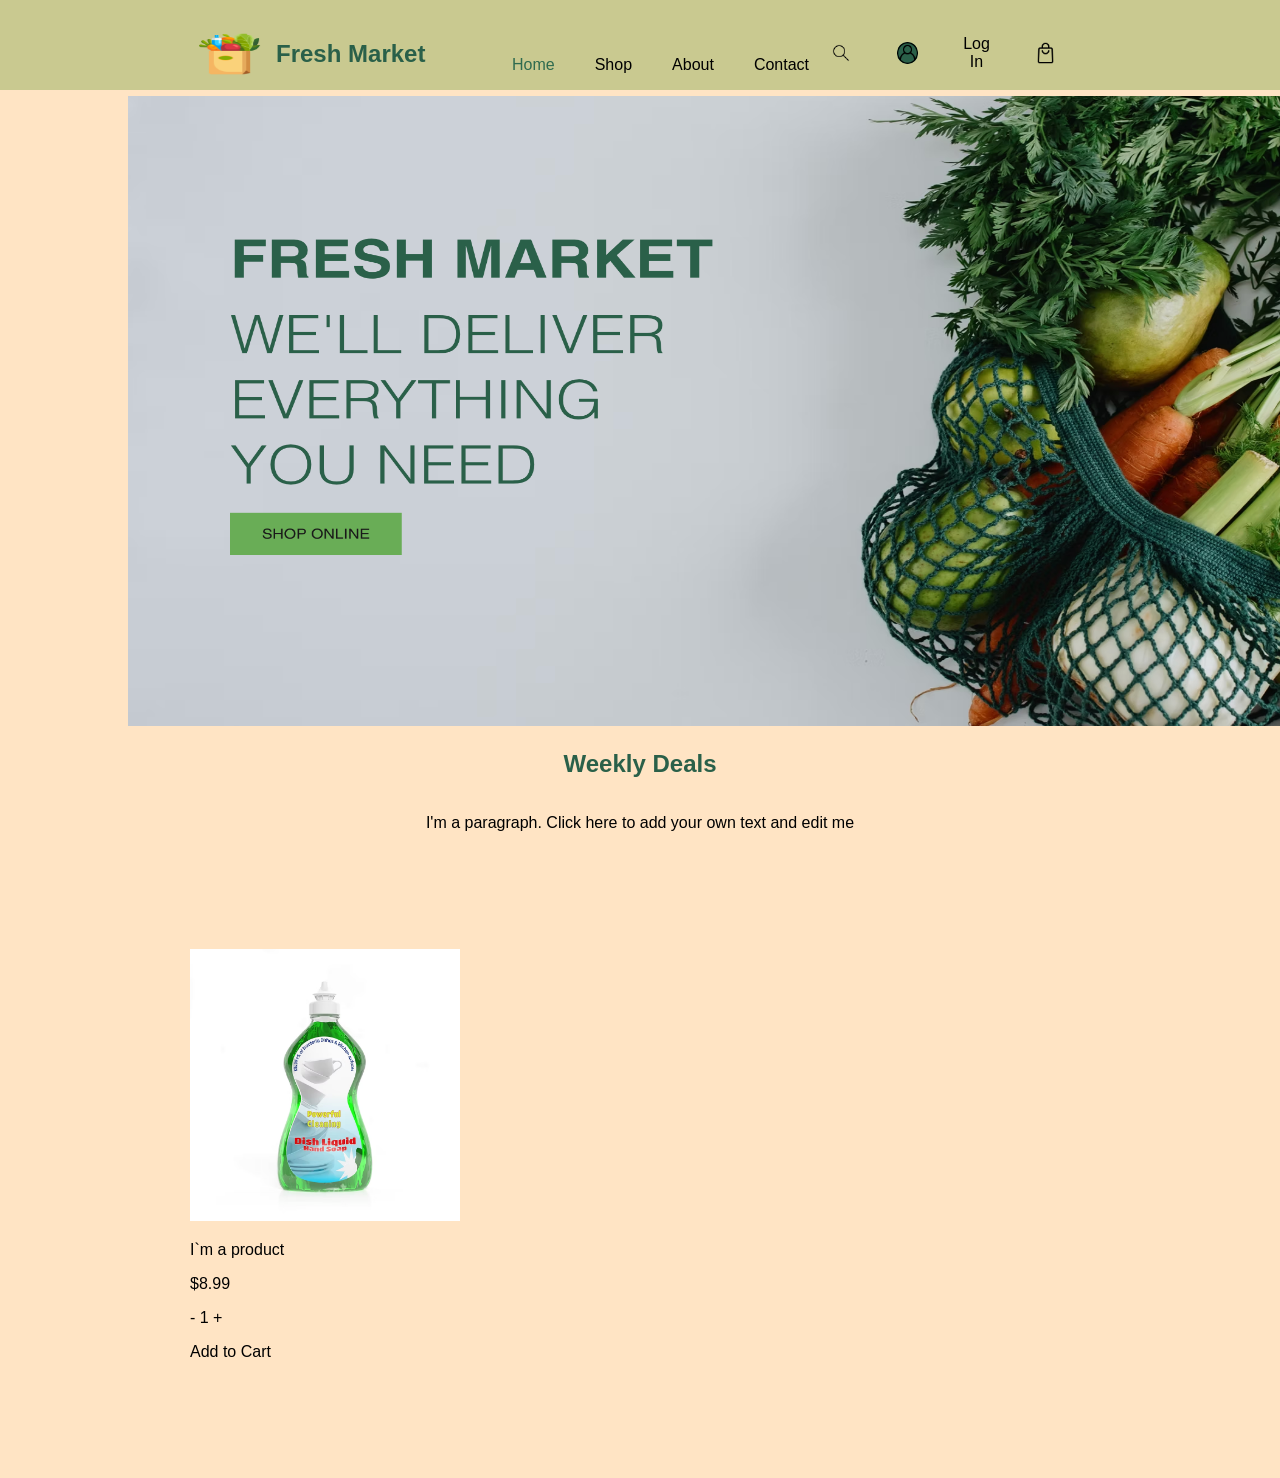
==== index.html @ dad44adb "create this page navbar and create carausel and add product" ====
<!DOCTYPE html>
<html lang="en">

<head>
    <meta charset="UTF-8">
    <meta name="viewport" content="width=device-width, initial-scale=1.0">
    <title>Document</title>
    <link rel="stylesheet" href="style.css">
</head>

<body>

    <div id="navbar">

        <div id="navbar1">
            <img id="bag" src="./assets/shopping-bag.png" />
            <h2>Fresh Market</h2>
        </div>

        <div id="navbar2">
            <p href="#" class="active">Home</p>
            <p href="#">Shop</p>
            <p href="#">About</p>
            <p href="#">Contact</p>
        </div>


        <div id="navbar3">
            <img id='search' src="./assets/search.png" />
            <img id="user" src="./assets/user-interface.png" />
            <p>Log In</p>
            <img id='shopping' src="./assets/bag.png" />

        </div>

    </div>


    <div id="main-content">

        <div id="banner">
            <img class="banner1" src="./assets/Screenshot 2026-02-19 at 1.27.20 PM.png" />
        </div>

        <div id="text">
            <h2>Weekly Deals</h2>
            <p>I'm a paragraph. Click here to add your own text and edit me</p>
        </div>

        <div id="container">
            <div id="product">
                <img class="product1" src="./assets/Screenshot 2026-02-19 at 3.16.21 PM.png" />
                <p>I`m a product</p>
                <p>$8.99</p>
                <p> - 1 +</p>
                <p>Add to Cart</p>
            </div>
        
        </div>

    </div>

</body>

</html>
---- style.css ----
body{
    margin: 0;
    padding: 0;
    box-sizing: border-box;
    font-family: sans-serif;
    
}


#navbar{
    display: flex;
    height:10vh;
    width: auto;
    display: flex;
    justify-content: space-between;
    padding: 0 100px;
    text-align: center;
    background-color: rgb(201, 201, 144);
   
   
}
#navbar1{
    width:47vh;
    height: 12vh;
    display: flex;
    align-items: center;
    justify-content: center;
    gap: 15px;
    position: relative;
    flex-direction: row;
    
}

h2{
    color: #2A6049;
}

#bag {
    width: 15%;
    height:38%;
}
#search{
    width:30%;
    height: 30%;
}
#user{
    width: 30%;
    height: 30%;
    border-radius: 50%;
    background-color: #2A6049;
}
#shopping{
    width: 30%;
    height: 30%;
    color: #2A6049;
}

#navbar2{
    display: flex;
    align-items: center;
    gap: 40px;
    left: 40%;
    position: absolute;
    margin-top: 40px;
   
    
}

#navbar2 a:hover,
#navbar2 .active {
  color: #2f6b4f;
}

#navbar3{
    height: 8vh;
    width: 20vh;
    display: flex;
    align-items: center;
    gap:45px;
    margin-top: 17px;
    margin-right: 170px;

}

#main-content{
    margin: 0;
    padding-top: 6px;
    background-color:bisque;
    

}
/* #banner{
    width:150vh;
    height: 60vh;
} */

.banner1{
    height:70vh;
    width: 150vh;
    margin-left: 10%;
}

#text{
    display:flex;
    flex-direction: column;
    align-items: center;

}

#container{
    width:100vh;
    height: 70vh;
    display: flex;
    align-items: center;
    justify-content: space-between;
    margin-left: 190px;
}

.product1{
    width:30%;
    height:50%;
}
#productDetails{
    display: flex;  
    flex-direction: column;
}
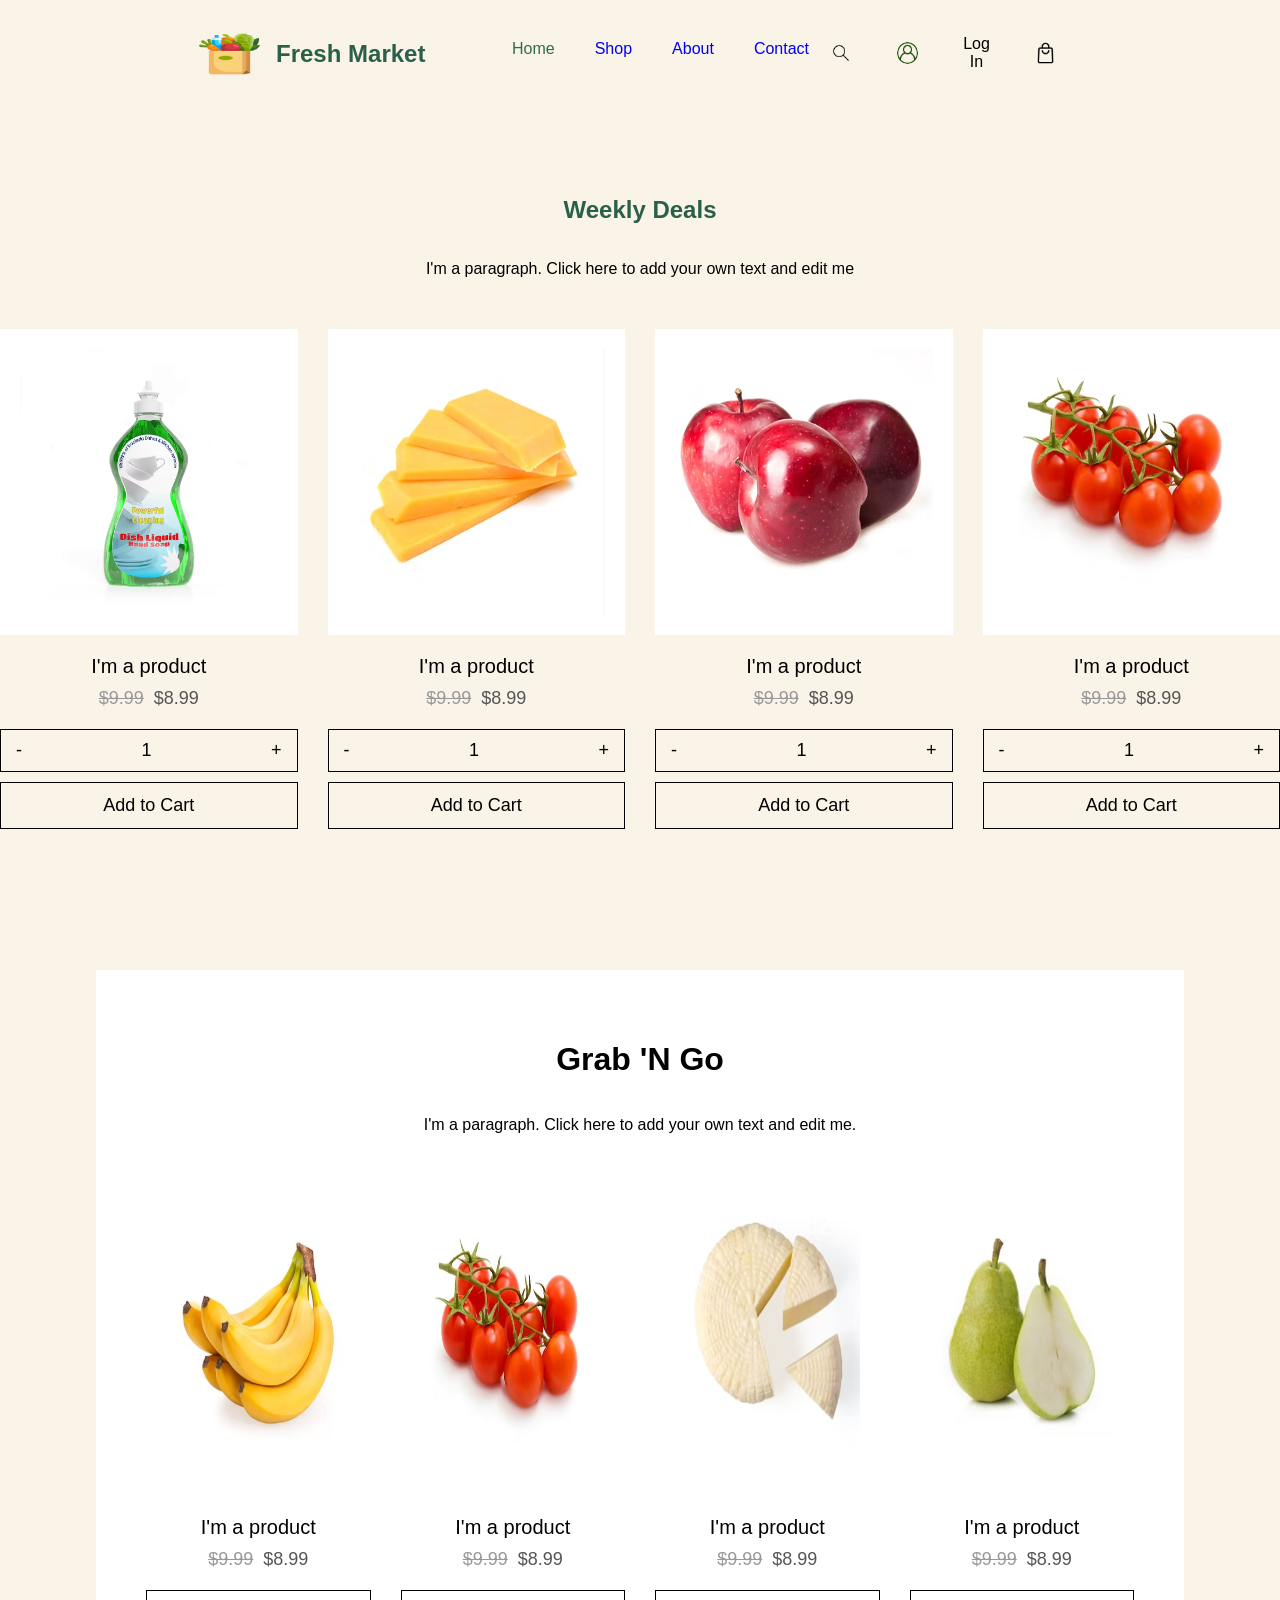
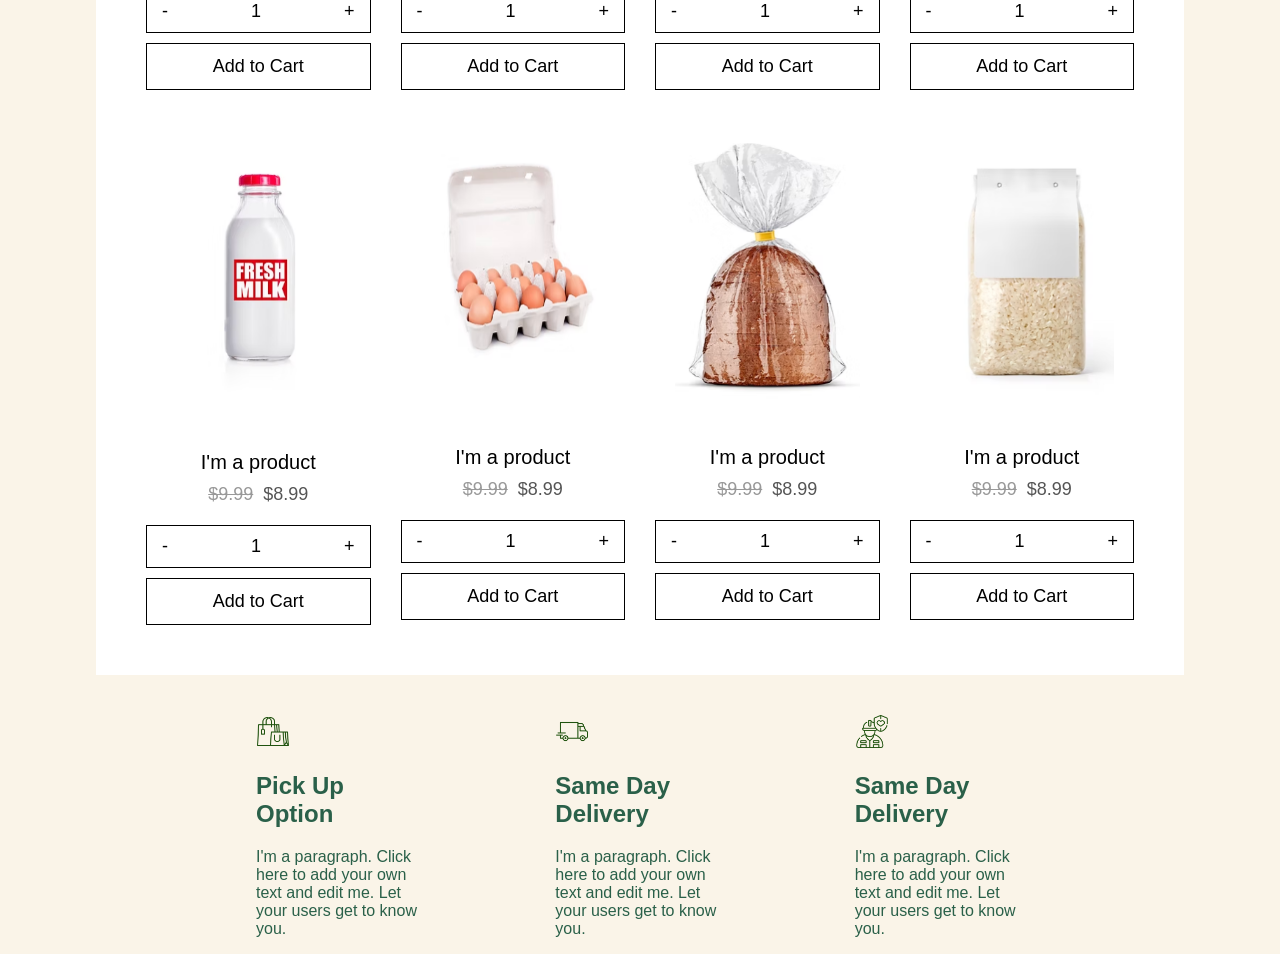
==== commit d91e1c8c: "design this layout" ====
--- a/index.html
+++ b/index.html
@@ -6,7 +6,9 @@
     <meta name="viewport" content="width=device-width, initial-scale=1.0">
     <title>Document</title>
     <link rel="stylesheet" href="style.css">
+   
 </head>
+
 
 <body>
 
@@ -18,10 +20,10 @@
         </div>
 
         <div id="navbar2">
-            <p href="#" class="active">Home</p>
-            <p href="#">Shop</p>
-            <p href="#">About</p>
-            <p href="#">Contact</p>
+            <a href="../index.html" class="active" style="text-decoration: none;">Home</a>
+            <a href="shop.html" style="text-decoration: none;">Shop</a>
+            <a href="about.html" style="text-decoration: none;">About</a>
+            <a href="contact.html" style="text-decoration: none;">Contact</a>
         </div>
 
 
@@ -38,9 +40,11 @@
 
     <div id="main-content">
 
-        <div id="banner">
-            <img class="banner1" src="./assets/Screenshot 2026-02-19 at 1.27.20 PM.png" />
-        </div>
+        <!-- <div id="banner">
+            <img class="banner" src="./assets/Screenshot 2026-02-19 at 1.27.20 PM.png" />
+            <img class="banner" src="./assets/Screenshot 2026-03-09 at 6.40.42 PM.png" />
+            <img class="banner" src="./assets/Screenshot 2026-03-09 at 6.41.23 PM.png" />
+        </div> -->
 
         <div id="text">
             <h2>Weekly Deals</h2>
@@ -49,17 +53,269 @@
 
         <div id="container">
             <div id="product">
-                <img class="product1" src="./assets/Screenshot 2026-02-19 at 3.16.21 PM.png" />
-                <p>I`m a product</p>
-                <p>$8.99</p>
-                <p> - 1 +</p>
-                <p>Add to Cart</p>
-            </div>
-        
+                <img class="product-image" src="./assets/Screenshot 2026-02-19 at 3.16.21 PM.png" alt="Product" />
+
+                <div class="productDetails">
+                    <p class="title">I'm a product</p>
+                    <p class="price"><del>$9.99</del> $8.99</p>
+
+                    <div class="quantity-box">
+                        <span class="minus">-</span>
+                        <span class="count">1</span>
+                        <span class="plus">+</span>
+                    </div>
+
+                    <button class="add-btn">Add to Cart</button>
+                </div>
+            </div>
+
+            <div id="product">
+                <img class="product-image" src="./assets/Screenshot 2026-03-09 at 3.38.36 PM.png" alt="Product" />
+
+                <div class="productDetails">
+                    <p class="title">I'm a product</p>
+                    <p class="price"><del>$9.99</del> $8.99</p>
+
+                    <div class="quantity-box">
+                        <span class="minus">-</span>
+                        <span class="count">1</span>
+                        <span class="plus">+</span>
+                    </div>
+
+                    <button class="add-btn">Add to Cart</button>
+                </div>
+            </div>
+
+            <div id="product">
+                <img class="product-image" src="./assets/Screenshot 2026-03-09 at 3.38.52 PM.png" alt="Product" />
+
+                <div class="productDetails">
+                    <p class="title">I'm a product</p>
+                    <p class="price"><del>$9.99</del> $8.99</p>
+
+                    <div class="quantity-box">
+                        <span class="minus">-</span>
+                        <span class="count">1</span>
+                        <span class="plus">+</span>
+                    </div>
+
+                    <button class="add-btn">Add to Cart</button>
+                </div>
+            </div>
+
+            <div id="product">
+                <img class="product-image" src="./assets/Screenshot 2026-03-09 at 3.39.09 PM.png" alt="Product" />
+
+                <div class="productDetails">
+                    <p class="title">I'm a product</p>
+                    <p class="price"><del>$9.99</del> $8.99</p>
+
+                    <div class="quantity-box">
+                        <span class="minus">-</span>
+                        <span class="count">1</span>
+                        <span class="plus">+</span>
+                    </div>
+
+                    <button class="add-btn">Add to Cart</button>
+                </div>
+            </div>
+
+
+        </div>
+
+
+        <div id="section">
+            <hr class="section-divider">
+
+        </div>
+
+        <div class="shop-section">
+
+            <div class="Grab">
+                <h1 class="go">Grab 'N Go</h1>
+                <p>I'm a paragraph. Click here to add your own text and edit me.</p>
+            </div>
+
+            <div id="grab-container">
+                <div class="product">
+                    <img class="product-image" src="./assets/Screenshot 2026-03-09 at 3.56.58 PM.png" alt="Product" />
+                    <div class="productDetails">
+                        <p class="title">I'm a product</p>
+                        <p class="price"><del>$9.99</del> $8.99</p>
+                        <div class="quantity-box">
+                            <span class="minus">-</span>
+                            <span class="count">1</span>
+                            <span class="plus">+</span>
+                        </div>
+                        <button class="add-btn">Add to Cart</button>
+                    </div>
+                </div>
+
+                <div class="product">
+                    <img class="product-image" src="./assets/Screenshot 2026-03-09 at 3.39.09 PM.png" alt="Product" />
+                    <div class="productDetails">
+                        <p class="title">I'm a product</p>
+                        <p class="price"><del>$9.99</del> $8.99</p>
+                        <div class="quantity-box">
+                            <span class="minus">-</span>
+                            <span class="count">1</span>
+                            <span class="plus">+</span>
+                        </div>
+                        <button class="add-btn">Add to Cart</button>
+                    </div>
+                </div>
+
+                <div class="product">
+                    <img class="product-image" src="./assets/Screenshot 2026-03-09 at 3.56.23 PM.png" alt="Product" />
+                    <div class="productDetails">
+                        <p class="title">I'm a product</p>
+                        <p class="price"><del>$9.99</del> $8.99</p>
+                        <div class="quantity-box">
+                            <span class="minus">-</span>
+                            <span class="count">1</span>
+                            <span class="plus">+</span>
+                        </div>
+                        <button class="add-btn">Add to Cart</button>
+                    </div>
+                </div>
+
+                <div class="product">
+                    <img class="product-image" src="./assets/Screenshot 2026-03-09 at 3.56.34 PM.png" alt="Product" />
+                    <div class="productDetails">
+                        <p class="title">I'm a product</p>
+                        <p class="price"><del>$9.99</del> $8.99</p>
+                        <div class="quantity-box">
+                            <span class="minus">-</span>
+                            <span class="count">1</span>
+                            <span class="plus">+</span>
+                        </div>
+                        <button class="add-btn">Add to Cart</button>
+                    </div>
+                </div>
+
+                <div class="product">
+                    <img class="product-image" src="./assets/Screenshot 2026-03-09 at 3.56.48 PM.png" alt="Product" />
+                    <div class="productDetails">
+                        <p class="title">I'm a product</p>
+                        <p class="price"><del>$9.99</del> $8.99</p>
+                        <div class="quantity-box">
+                            <span class="minus">-</span>
+                            <span class="count">1</span>
+                            <span class="plus">+</span>
+                        </div>
+                        <button class="add-btn">Add to Cart</button>
+                    </div>
+                </div>
+
+                <div class="product">
+                    <img class="product-image" src="./assets/Screenshot 2026-03-09 at 4.14.52 PM.png" alt="Product" />
+                    <div class="productDetails">
+                        <p class="title">I'm a product</p>
+                        <p class="price"><del>$9.99</del> $8.99</p>
+                        <div class="quantity-box">
+                            <span class="minus">-</span>
+                            <span class="count">1</span>
+                            <span class="plus">+</span>
+                        </div>
+                        <button class="add-btn">Add to Cart</button>
+                    </div>
+                </div>
+
+                <div class="product">
+                    <img class="product-image" src="./assets/Screenshot 2026-03-09 at 4.15.50 PM.png" alt="Product" />
+                    <div class="productDetails">
+                        <p class="title">I'm a product</p>
+                        <p class="price"><del>$9.99</del> $8.99</p>
+                        <div class="quantity-box">
+                            <span class="minus">-</span>
+                            <span class="count">1</span>
+                            <span class="plus">+</span>
+                        </div>
+                        <button class="add-btn">Add to Cart</button>
+                    </div>
+                </div>
+
+                <div class="product">
+                    <img class="product-image" src="./assets/Screenshot 2026-03-09 at 4.18.56 PM.png" alt="Product" />
+                    <div class="productDetails">
+                        <p class="title">I'm a product</p>
+                        <p class="price"><del>$9.99</del> $8.99</p>
+                        <div class="quantity-box">
+                            <span class="minus">-</span>
+                            <span class="count">1</span>
+                            <span class="plus">+</span>
+                        </div>
+                        <button class="add-btn">Add to Cart</button>
+                    </div>
+                </div>
+
+
+
+
+
+            </div>
+        </div>
+
+
+        <div class="footer1">
+            <div>
+                <img id='shopping-bag' src="./assets/online-shopping.png" />
+                <h2>Pick Up Option</h2>
+                <p class="paragraph">I'm a paragraph. Click here to add your own text and edit me. Let your users get to
+                    know you.</p>
+
+            </div>
+
+
+
+            <div>
+                <img id='truck-delivery' src="./assets/truck-delivery.png" />
+                <h2>Same Day Delivery</h2>
+                <p class="paragraph">I'm a paragraph. Click here to add your own text and edit me. Let your users get to
+                    know you.</p>
+            </div>
+
+            <div>
+                <img id='health-insurance' src="./assets/health-insurance.png" />
+                <h2>Same Day Delivery</h2>
+                <p class="paragraph">I'm a paragraph. Click here to add your own text and edit me. Let your users get to
+                    know you.</p>
+
+            </div>
+
+
+
         </div>
 
     </div>
 
+
+    </div>
+
+
+
+    </div>
+     <!-- <script>
+        let index = 0;
+        const slides = document.querySelectorAll(".banner");
+
+        function showSlide() {
+            slides.forEach((slide) => {
+                slide.classList.remove("active");
+            });
+
+            slides[index].classList.add("active");
+
+            index++;
+            if (index === slides.length) {
+                index = 0;
+            }
+        }
+
+        setInterval(showSlide, 3000);
+        showSlide();
+    </script> -->
+
 </body>
 
 </html>
--- a/style.css
+++ b/style.css
@@ -3,11 +3,16 @@
     padding: 0;
     box-sizing: border-box;
     font-family: sans-serif;
+    background-color: #FAF4E8;
+    
     
 }
 
 
 #navbar{
+    position: sticky;
+    top: 0;
+    z-index: 1000;
     display: flex;
     height:10vh;
     width: auto;
@@ -15,7 +20,7 @@
     justify-content: space-between;
     padding: 0 100px;
     text-align: center;
-    background-color: rgb(201, 201, 144);
+    background-color: #FAF4E8;
    
    
 }
@@ -47,7 +52,7 @@
     width: 30%;
     height: 30%;
     border-radius: 50%;
-    background-color: #2A6049;
+    filter: invert(26%) sepia(57%) saturate(670%) hue-rotate(60deg) brightness(85%) contrast(95%);
 }
 #shopping{
     width: 30%;
@@ -75,6 +80,7 @@
     height: 8vh;
     width: 20vh;
     display: flex;
+    flex-direction: row;
     align-items: center;
     gap:45px;
     margin-top: 17px;
@@ -85,42 +91,203 @@
 #main-content{
     margin: 0;
     padding-top: 6px;
-    background-color:bisque;
-    
-
-}
-/* #banner{
-    width:150vh;
-    height: 60vh;
-} */
-
-.banner1{
-    height:70vh;
-    width: 150vh;
-    margin-left: 10%;
-}
+    background-color:#FAF4E8;
+    display: flex;
+    flex-direction: column;
+    justify-content: center;
+    align-items: center;
+    
+
+}
+
+#banner{
+    margin-top: 20px;
+    display: flex;
+    justify-content: center;
+    position: relative;
+    max-width: 1200px;
+    margin: auto;
+}
+
+
 
 #text{
     display:flex;
     flex-direction: column;
     align-items: center;
-
-}
-
-#container{
-    width:100vh;
-    height: 70vh;
-    display: flex;
-    align-items: center;
+    margin-top: 80px;
+
+}
+
+
+#container {
+    width: 100vw;
+    min-height: 50vh;
+    display: flex;
+    gap: 30px;
+    align-items: center;
+    justify-content: center; 
+    background-color:#FAF4E8; 
+    margin-top: 35px;
+}
+
+
+#product {
+    width: 300px;
+    display: flex;
+    flex-direction: column; 
+    align-items: center;
+}
+
+
+.product-image {
+    width: 100%;
+    background-color: white; 
+    padding: 20px;
+    box-sizing: border-box;
+    min-height: 34vh;
+    gap: 5px;
+}
+
+
+.productDetails {
+    display: flex;  
+    flex-direction: column;
+    align-items: center;
+    width: 100%;
+    margin-top: 15px;
+}
+
+.title {
+    font-size: 20px;
+    margin: 5px 0;
+    font-weight: 300;
+}
+
+.price {
+    font-size: 18px;
+    color: #555;
+    margin: 5px 0 20px 0;
+}
+
+
+.price del {
+    color: #999;
+    margin-right: 5px;
+}
+
+
+.quantity-box {
+    display: flex;
     justify-content: space-between;
-    margin-left: 190px;
-}
-
-.product1{
-    width:30%;
-    height:50%;
-}
-#productDetails{
-    display: flex;  
-    flex-direction: column;
-}+    align-items: center;
+    border: 1px solid black;
+    width: 100%;
+    padding: 10px 15px;
+    box-sizing: border-box;
+    margin-bottom: 10px;
+    font-size: 18px;
+}
+
+.quantity-box span {
+    cursor: pointer;
+}
+
+
+.add-btn {
+    width: 100%;
+    border: 1px solid black;
+    background-color: transparent;
+    padding: 12px;
+    font-size: 18px;
+    cursor: pointer;
+    transition: background-color 0.3s;
+}
+
+.add-btn:hover {
+    background-color: #eaeaea; 
+}
+
+.section-divider{
+    border: none; 
+    border-top: 1px solid #999999; 
+    width: 74%; 
+    margin: 50px auto;
+    background-color: #FAF4E8;
+
+}
+
+#section-divider {
+    background-color: #FAF4E8;
+}
+
+
+.product {
+    width: 100%; 
+    display: flex;
+    flex-direction: column; 
+    align-items: center;
+}
+
+
+.shop-section {
+    background-color: #ffffff; 
+    width: 85%; 
+    max-width: 1200px;
+    margin: 40px auto; 
+    padding: 50px; 
+    box-sizing: border-box;
+}
+
+
+.Grab {
+    display: flex;
+    flex-direction: column;
+    justify-content: center;
+    align-items: center;
+    margin-bottom: 40px; 
+    background-color: transparent; 
+}
+
+
+#grab-container {
+    display: grid;
+    grid-template-columns: repeat(4, 1fr);
+    gap: 30px; 
+    width: 100%;
+    margin: 0 auto;
+    background-color: transparent; 
+}
+
+.footer1{
+    display: flex;
+    flex-direction: row;
+    align-items: center;
+    justify-content:space-between;
+    height: 50%;
+    width: 60%;
+    gap: 130px;
+}
+
+#shopping-bag{
+    height: 20%;
+    width: 20%;
+    filter: invert(26%) sepia(57%) saturate(670%) hue-rotate(60deg) brightness(85%) contrast(95%);
+}
+
+#truck-delivery{
+    height: 20%;
+    width: 20%;
+    filter: invert(26%) sepia(57%) saturate(670%) hue-rotate(60deg) brightness(85%) contrast(95%);
+}
+
+#health-insurance{
+    height: 20%;
+    width: 20%;
+    filter: invert(26%) sepia(57%) saturate(670%) hue-rotate(60deg) brightness(85%) contrast(95%);
+}
+
+.paragraph{
+    color:#2A6049;
+    
+}
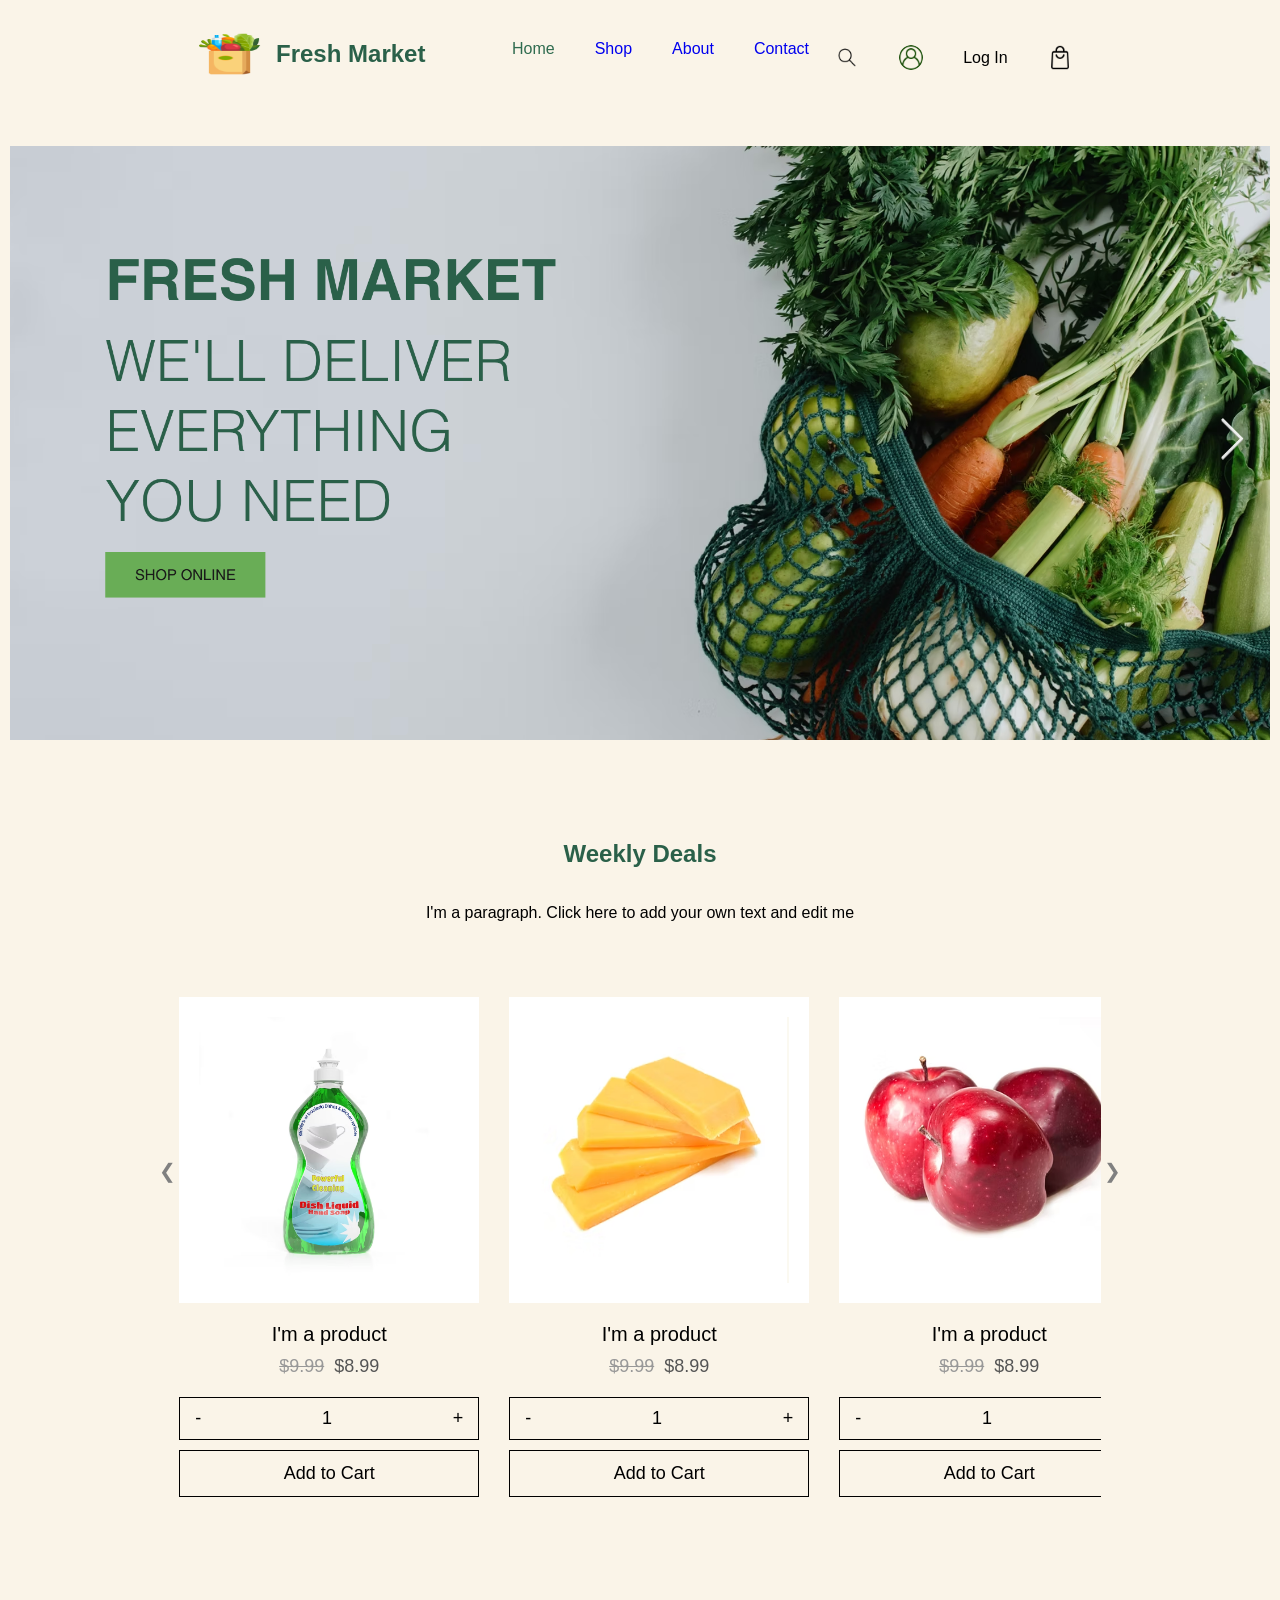
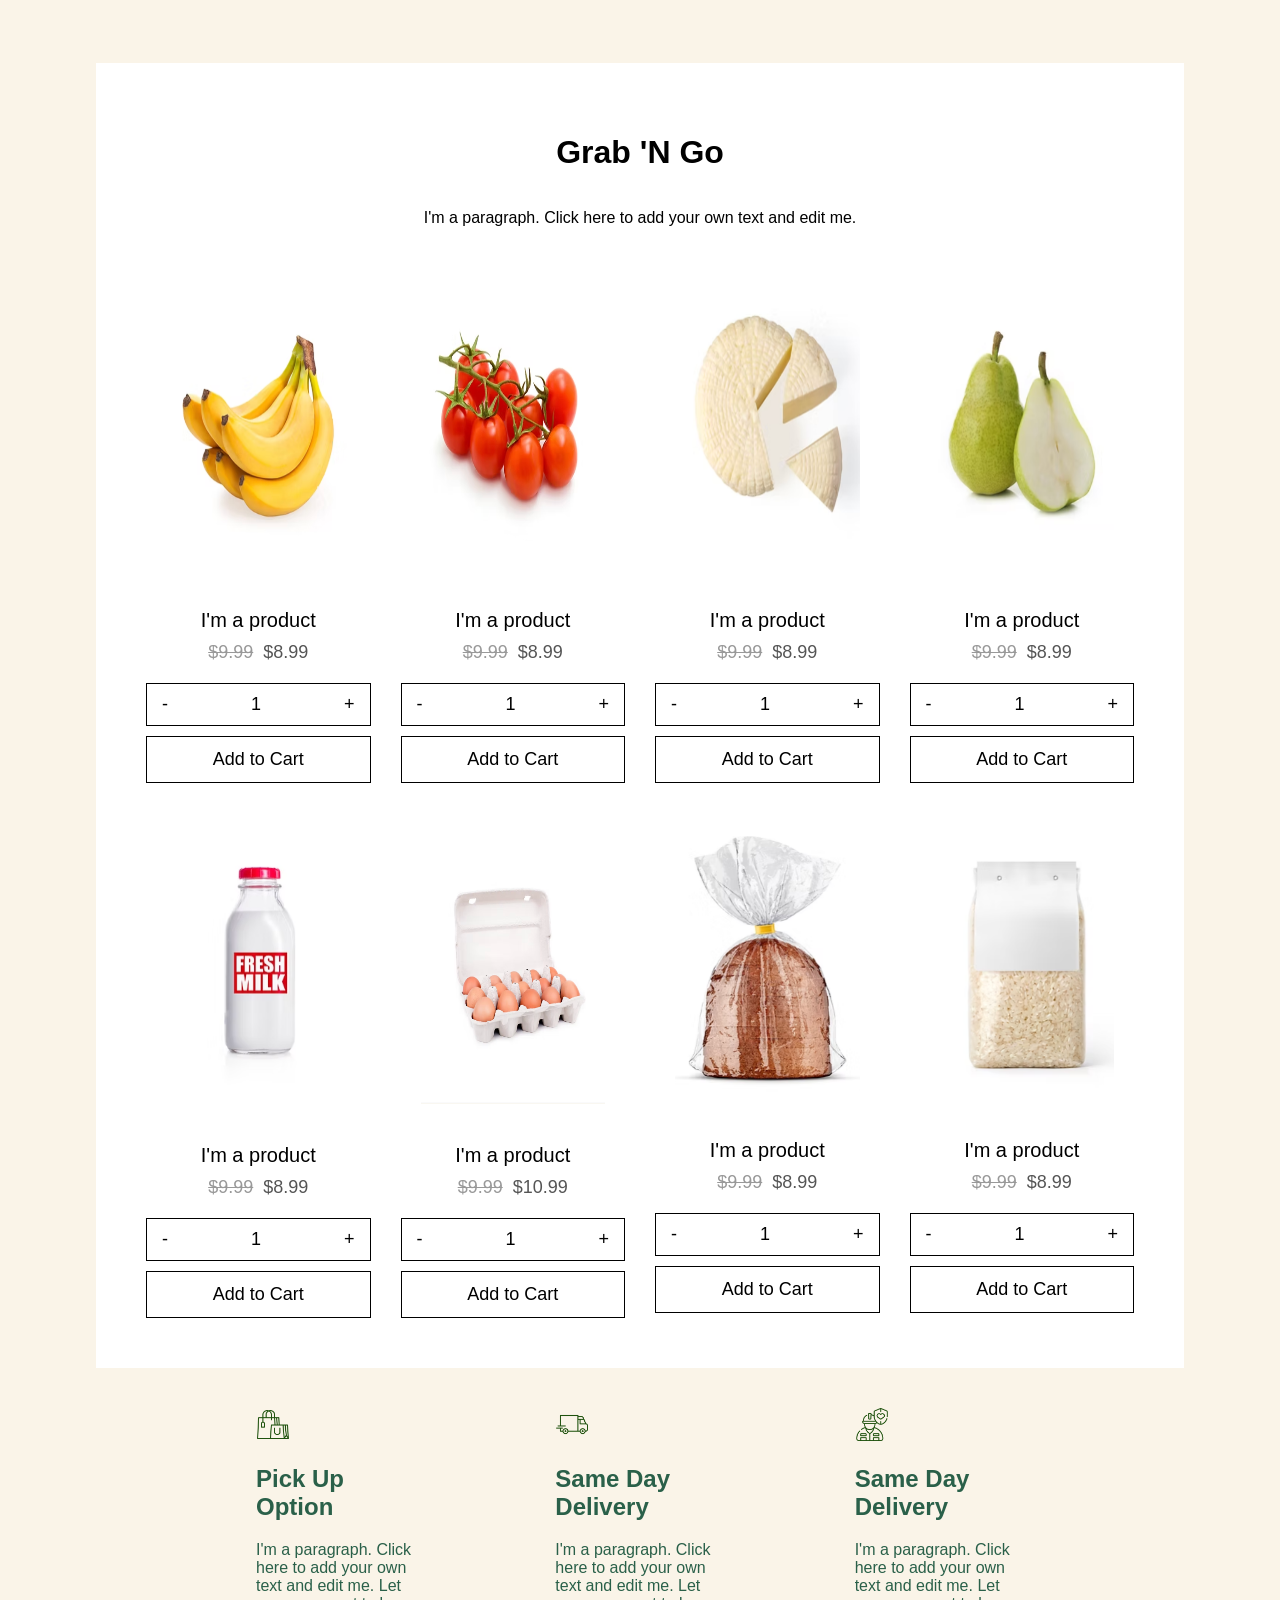
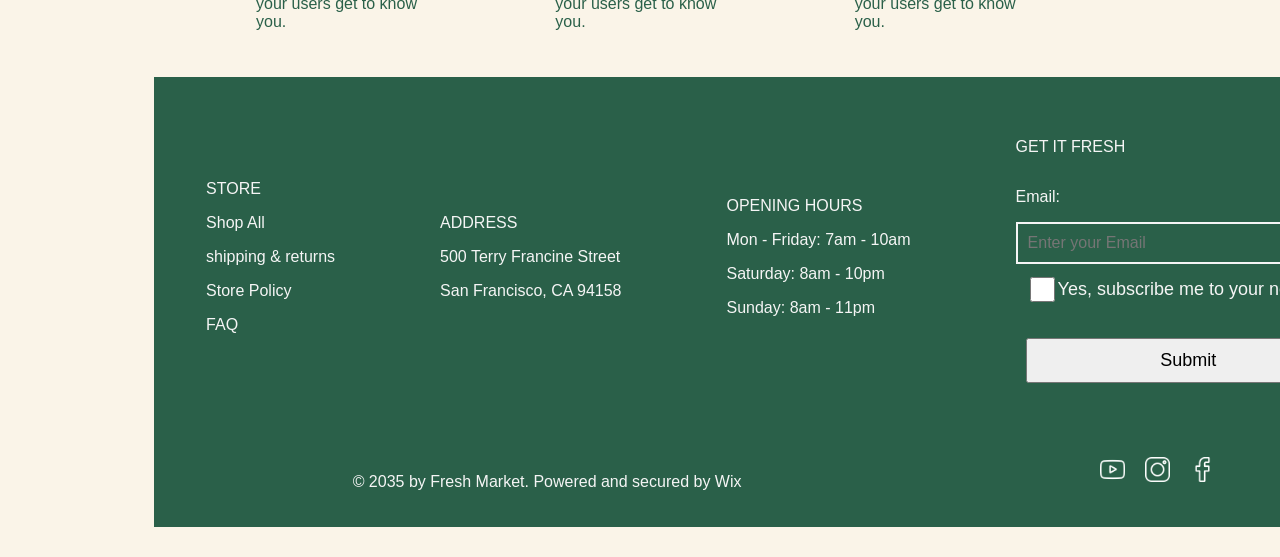
==== commit 69dbea73: "add banner  & add carousal effect in banner add carousal effect in product item Add footer section F" ====
--- a/index.html
+++ b/index.html
@@ -6,7 +6,8 @@
     <meta name="viewport" content="width=device-width, initial-scale=1.0">
     <title>Document</title>
     <link rel="stylesheet" href="style.css">
-   
+
+
 </head>
 
 
@@ -40,87 +41,213 @@
 
     <div id="main-content">
 
-        <!-- <div id="banner">
-            <img class="banner" src="./assets/Screenshot 2026-02-19 at 1.27.20 PM.png" />
-            <img class="banner" src="./assets/Screenshot 2026-03-09 at 6.40.42 PM.png" />
-            <img class="banner" src="./assets/Screenshot 2026-03-09 at 6.41.23 PM.png" />
-        </div> -->
+        <div class="carousel-container">
+            <div id="banner">
+                <img class="banner-image" src="./assets/Screenshot 2026-02-19 at 1.27.20 PM.png" />
+                <img class="banner-image" src="./assets/Screenshot 2026-03-09 at 6.40.42 PM.png" />
+                <img class="banner-image" src="./assets/Screenshot 2026-03-09 at 6.41.23 PM.png" />
+            </div>
+        </div>
 
         <div id="text">
             <h2>Weekly Deals</h2>
             <p>I'm a paragraph. Click here to add your own text and edit me</p>
         </div>
-
-        <div id="container">
-            <div id="product">
-                <img class="product-image" src="./assets/Screenshot 2026-02-19 at 3.16.21 PM.png" alt="Product" />
-
-                <div class="productDetails">
-                    <p class="title">I'm a product</p>
-                    <p class="price"><del>$9.99</del> $8.99</p>
-
-                    <div class="quantity-box">
-                        <span class="minus">-</span>
-                        <span class="count">1</span>
-                        <span class="plus">+</span>
-                    </div>
-
-                    <button class="add-btn">Add to Cart</button>
-                </div>
-            </div>
-
-            <div id="product">
-                <img class="product-image" src="./assets/Screenshot 2026-03-09 at 3.38.36 PM.png" alt="Product" />
-
-                <div class="productDetails">
-                    <p class="title">I'm a product</p>
-                    <p class="price"><del>$9.99</del> $8.99</p>
-
-                    <div class="quantity-box">
-                        <span class="minus">-</span>
-                        <span class="count">1</span>
-                        <span class="plus">+</span>
-                    </div>
-
-                    <button class="add-btn">Add to Cart</button>
-                </div>
-            </div>
-
-            <div id="product">
-                <img class="product-image" src="./assets/Screenshot 2026-03-09 at 3.38.52 PM.png" alt="Product" />
-
-                <div class="productDetails">
-                    <p class="title">I'm a product</p>
-                    <p class="price"><del>$9.99</del> $8.99</p>
-
-                    <div class="quantity-box">
-                        <span class="minus">-</span>
-                        <span class="count">1</span>
-                        <span class="plus">+</span>
-                    </div>
-
-                    <button class="add-btn">Add to Cart</button>
-                </div>
-            </div>
-
-            <div id="product">
-                <img class="product-image" src="./assets/Screenshot 2026-03-09 at 3.39.09 PM.png" alt="Product" />
-
-                <div class="productDetails">
-                    <p class="title">I'm a product</p>
-                    <p class="price"><del>$9.99</del> $8.99</p>
-
-                    <div class="quantity-box">
-                        <span class="minus">-</span>
-                        <span class="count">1</span>
-                        <span class="plus">+</span>
-                    </div>
-
-                    <button class="add-btn">Add to Cart</button>
-                </div>
-            </div>
-
-
+        <div class="product-carousel-wrapper">
+            <button class="nav-btn prev-btn" id="prod-prev"> &#10094; </button>
+            <div id="carousel-container2">
+                <div id="product">
+                    <img class="product-image" src="./assets/Screenshot 2026-02-19 at 3.16.21 PM.png" alt="Product" />
+
+
+                    <div class="productDetails">
+                        <p class="title">I'm a product</p>
+                        <p class="price"><del>$9.99</del> $8.99</p>
+
+                        <div class="quantity-box">
+                            <span class="minus">-</span>
+                            <span class="count">1</span>
+                            <span class="plus">+</span>
+                        </div>
+
+                        <button class="add-btn">Add to Cart</button>
+                    </div>
+                </div>
+
+                <div id="product">
+                    <img class="product-image" src="./assets/Screenshot 2026-03-09 at 3.38.36 PM.png" alt="Product" />
+
+                    <div class="productDetails">
+                        <p class="title">I'm a product</p>
+                        <p class="price"><del>$9.99</del> $8.99</p>
+
+                        <div class="quantity-box">
+                            <span class="minus">-</span>
+                            <span class="count">1</span>
+                            <span class="plus">+</span>
+                        </div>
+
+                        <button class="add-btn">Add to Cart</button>
+                    </div>
+                </div>
+
+                <div id="product">
+                    <img class="product-image" src="./assets/Screenshot 2026-03-09 at 3.38.52 PM.png" alt="Product" />
+
+                    <div class="productDetails">
+                        <p class="title">I'm a product</p>
+                        <p class="price"><del>$9.99</del> $8.99</p>
+
+                        <div class="quantity-box">
+                            <span class="minus">-</span>
+                            <span class="count">1</span>
+                            <span class="plus">+</span>
+                        </div>
+
+                        <button class="add-btn">Add to Cart</button>
+                    </div>
+                </div>
+
+                <div id="product">
+                    <img class="product-image" src="./assets/Screenshot 2026-03-09 at 3.39.09 PM.png" alt="Product" />
+
+                    <div class="productDetails">
+                        <p class="title">I'm a product</p>
+                        <p class="price"><del>$9.99</del> $8.99</p>
+
+                        <div class="quantity-box">
+                            <span class="minus">-</span>
+                            <span class="count">1</span>
+                            <span class="plus">+</span>
+                        </div>
+
+                        <button class="add-btn">Add to Cart</button>
+                    </div>
+                </div>
+
+                <div id="product">
+                    <img class="product-image" src="./assets/Screenshot 2026-03-09 at 3.39.09 PM.png" alt="Product" />
+
+                    <div class="productDetails">
+                        <p class="title">I'm a product</p>
+                        <p class="price"><del>$9.99</del> $8.99</p>
+
+                        <div class="quantity-box">
+                            <span class="minus">-</span>
+                            <span class="count">1</span>
+                            <span class="plus">+</span>
+                        </div>
+
+                        <button class="add-btn">Add to Cart</button>
+                    </div>
+                </div>
+
+                <div id="product">
+                    <img class="product-image" src="./assets/Screenshot 2026-03-09 at 3.39.09 PM.png" alt="Product" />
+
+                    <div class="productDetails">
+                        <p class="title">I'm a product</p>
+                        <p class="price"><del>$9.99</del> $8.99</p>
+
+                        <div class="quantity-box">
+                            <span class="minus">-</span>
+                            <span class="count">1</span>
+                            <span class="plus">+</span>
+                        </div>
+
+                        <button class="add-btn">Add to Cart</button>
+                    </div>
+                </div>
+
+                <div id="product">
+                    <img class="product-image" src="./assets/Screenshot 2026-03-09 at 3.39.09 PM.png" alt="Product" />
+
+                    <div class="productDetails">
+                        <p class="title">I'm a product</p>
+                        <p class="price"><del>$9.99</del> $8.99</p>
+
+                        <div class="quantity-box">
+                            <span class="minus">-</span>
+                            <span class="count">1</span>
+                            <span class="plus">+</span>
+                        </div>
+
+                        <button class="add-btn">Add to Cart</button>
+                    </div>
+                </div>
+
+                <div id="product">
+                    <img class="product-image" src="./assets/Screenshot 2026-03-09 at 3.39.09 PM.png" alt="Product" />
+
+                    <div class="productDetails">
+                        <p class="title">I'm a product</p>
+                        <p class="price"><del>$9.99</del> $8.99</p>
+
+                        <div class="quantity-box">
+                            <span class="minus">-</span>
+                            <span class="count">1</span>
+                            <span class="plus">+</span>
+                        </div>
+
+                        <button class="add-btn">Add to Cart</button>
+                    </div>
+                </div>
+
+                <div id="product">
+                    <img class="product-image" src="./assets/Screenshot 2026-03-09 at 3.39.09 PM.png" alt="Product" />
+
+                    <div class="productDetails">
+                        <p class="title">I'm a product</p>
+                        <p class="price"><del>$9.99</del> $8.99</p>
+
+                        <div class="quantity-box">
+                            <span class="minus">-</span>
+                            <span class="count">1</span>
+                            <span class="plus">+</span>
+                        </div>
+
+                        <button class="add-btn">Add to Cart</button>
+                    </div>
+                </div>
+
+                <div id="product">
+                    <img class="product-image" src="./assets/Screenshot 2026-03-09 at 3.39.09 PM.png" alt="Product" />
+
+                    <div class="productDetails">
+                        <p class="title">I'm a product</p>
+                        <p class="price"><del>$9.99</del> $8.99</p>
+
+                        <div class="quantity-box">
+                            <span class="minus">-</span>
+                            <span class="count">1</span>
+                            <span class="plus">+</span>
+                        </div>
+
+                        <button class="add-btn">Add to Cart</button>
+                    </div>
+                </div>
+
+                <div id="product">
+                    <img class="product-image" src="./assets/Screenshot 2026-03-09 at 3.39.09 PM.png" alt="Product" />
+
+                    <div class="productDetails">
+                        <p class="title">I'm a product</p>
+                        <p class="price"><del>$9.99</del> $8.99</p>
+
+                        <div class="quantity-box">
+                            <span class="minus">-</span>
+                            <span class="count">1</span>
+                            <span class="plus">+</span>
+                        </div>
+
+                        <button class="add-btn">Add to Cart</button>
+                    </div>
+                </div>
+
+
+
+            </div>
+            <button class="nav-btn next-btn" id="prod-next"> &#10095; </button>
         </div>
 
 
@@ -208,10 +335,11 @@
                 </div>
 
                 <div class="product">
-                    <img class="product-image" src="./assets/Screenshot 2026-03-09 at 4.14.52 PM.png" alt="Product" />
-                    <div class="productDetails">
-                        <p class="title">I'm a product</p>
-                        <p class="price"><del>$9.99</del> $8.99</p>
+                    <img class="product-image-egg" src="./assets/Screenshot 2026-03-10 at 12.54.41 PM.png"
+                        alt="Product" />
+                    <div class="productDetails">
+                        <p class="title">I'm a product</p>
+                        <p class="price"><del>$9.99</del> $10.99</p>
                         <div class="quantity-box">
                             <span class="minus">-</span>
                             <span class="count">1</span>
@@ -291,30 +419,107 @@
 
 
     </div>
+    <footer>
+        <div class="footer-container">
+            <div class="footer">
+                <div class="footer-store">
+                    <p>STORE</p>
+                    <p>Shop All</p>
+                    <p>shipping & returns</p>
+                    <p>Store Policy</p>
+                    <p>FAQ</p>
+                </div>
+                <div class="footer-address">
+                    <p>ADDRESS</p>
+                    <p>500 Terry Francine Street</p>
+                    <p>San Francisco, CA 94158</p>
+                </div>
+                <div class="footer-opening-hours">
+                    <p>OPENING HOURS</p>
+                    <P>Mon - Friday: 7am - 10am</P>
+                    <p>Saturday: 8am - 10pm</p>
+                    <p>Sunday: 8am - 11pm</p>
+                </div>
+
+                <div class="footer-getfresh">
+                    <p>GET IT FRESH</p>
+                    <p>Email:</p>
+                    <input class="input1" type="email" name="email" placeholder="Enter your Email">
+                    <form>
+                        <div class="checkbox">
+                            <input type="checkbox" id="subscribe" name="subscribe" value="yes">
+                            <label for="subscribe">Yes, subscribe me to your newsletter</label>
+                        </div>
+                        <br>
+                        <button class="submit" type="submit">Submit</button>
+                    </form>
+                </div>
+
+
+
+
+
+            </div>
+
+            <div class="end">
+                <p>© 2035 by Fresh Market. Powered and secured by Wix</p>
+                   <div class="icon">
+                    <img class="logo" src="./assets/youtube.png"/>
+                    <img class="logo" src="./assets/instagram.png"/>
+                    <img class="logo" src="./assets/facebook.png"/>
+                    </div>
+                
+            </div>
+
+        </div>
+    </footer>
+
 
 
 
     </div>
-     <!-- <script>
-        let index = 0;
-        const slides = document.querySelectorAll(".banner");
-
-        function showSlide() {
-            slides.forEach((slide) => {
-                slide.classList.remove("active");
-            });
-
-            slides[index].classList.add("active");
-
-            index++;
-            if (index === slides.length) {
-                index = 0;
-            }
-        }
-
-        setInterval(showSlide, 3000);
-        showSlide();
-    </script> -->
+
+    <script>
+        const banner = document.getElementById('banner');
+
+
+        setInterval(() => {
+            banner.style.transition = 'transform 0.5s ease-in-out';
+            banner.style.transform = 'translateX(-100%)';
+            setTimeout(() => {
+                banner.style.transition = 'none';
+                banner.appendChild(banner.firstElementChild);
+                banner.style.transform = 'translateX(0)';
+            }, 500);
+
+        }, 3000);
+
+        const productCarousel = document.getElementById('carousel-container2');
+        const btnPrev = document.getElementById('prod-prev');
+        const btnNext = document.getElementById('prod-next');
+
+
+        btnNext.addEventListener('click', () => {
+
+            const productCard = productCarousel.querySelector('#product');
+
+
+            const itemWidth = productCard.offsetWidth + 30;
+
+
+            productCarousel.scrollBy({ left: itemWidth * 1, behavior: 'smooth' });
+        });
+
+
+        btnPrev.addEventListener('click', () => {
+            const productCard = productCarousel.querySelector('#product');
+            const itemWidth = productCard.offsetWidth + 30;
+
+
+            productCarousel.scrollBy({ left: -(itemWidth * 1), behavior: 'smooth' });
+        });
+    </script>
+
 
 </body>
 
--- a/style.css
+++ b/style.css
@@ -21,6 +21,7 @@
     padding: 0 100px;
     text-align: center;
     background-color: #FAF4E8;
+    
    
    
 }
@@ -77,15 +78,22 @@
 }
 
 #navbar3{
-    height: 8vh;
-    width: 20vh;
-    display: flex;
-    flex-direction: row;
-    align-items: center;
-    gap:45px;
+    height: 9vh;
+    width: auto;
+    display: flex;
+    flex-direction: row;
+    align-items: center;
+    gap:40px;
     margin-top: 17px;
-    margin-right: 170px;
-
+    margin-right: 10%;
+
+}
+
+#navbar3 p {
+    margin: 0;
+    white-space: nowrap;
+    font-size: 16px;
+    cursor: pointer;
 }
 
 #main-content{
@@ -95,20 +103,72 @@
     display: flex;
     flex-direction: column;
     justify-content: center;
-    align-items: center;
-    
-
+    align-items: center; 
+
+}
+
+.carousel-container {
+    max-width: 140vh;
+    margin: 50px auto 0 auto;
+    overflow: hidden;
 }
 
 #banner{
-    margin-top: 20px;
-    display: flex;
-    justify-content: center;
+    display: flex;
+}
+
+.banner-image {
+    height: 66vh;
+    min-width: 100%; 
+    object-fit: cover;
+}
+
+#carousel-container2{
+    max-width: 134vh;
+    min-height: 61vh;
+    display: flex;
+    gap: 30px;
+    align-items: center;
+    justify-content: flex-start;
+    overflow-x: auto; 
+    scroll-behavior: smooth;
+    -ms-overflow-style: none;
+    scrollbar-width: none;
+    background-color:#FAF4E8; 
+    margin-top: 35px;
+}
+
+#carousel-container2 ::-webkit-scrollbar {
+    display: none;
+}
+
+
+.product-carousel-wrapper {
     position: relative;
-    max-width: 1200px;
+    width: 72%;
+    max-width: 90%; 
     margin: auto;
 }
 
+
+.nav-btn {
+    position: absolute;
+    top: 40%;
+    transform: translateY(-50%);
+    background-color: transparent;
+    color: gray;
+    border: none;
+    padding: 15px 20px;
+    cursor: pointer;
+    font-size: 20px;
+    z-index: 10;
+    transition: background-color 0.3s ease;
+}
+
+
+
+.prev-btn { left: -40px; }
+.next-btn { right: -40px; }
 
 
 #text{
@@ -120,22 +180,14 @@
 }
 
 
-#container {
-    width: 100vw;
-    min-height: 50vh;
-    display: flex;
-    gap: 30px;
-    align-items: center;
-    justify-content: center; 
-    background-color:#FAF4E8; 
-    margin-top: 35px;
-}
+
 
 
 #product {
     width: 300px;
     display: flex;
     flex-direction: column; 
+    flex: 0 0 300px;
     align-items: center;
 }
 
@@ -146,6 +198,15 @@
     padding: 20px;
     box-sizing: border-box;
     min-height: 34vh;
+    gap: 5px;
+}
+
+.product-image-egg {
+    width: 100%;
+    background-color: white; 
+    padding: 20px;
+    box-sizing: border-box;
+    height: 64%;
     gap: 5px;
 }
 
@@ -291,3 +352,116 @@
     color:#2A6049;
     
 }
+
+.footer{
+    display: flex;
+    justify-content:space-around;
+    align-items: center;
+    height:40vh;
+}
+
+.footer-container{
+    height: 50vh;
+    width: 140vh;
+    margin-left: 12%;
+    margin-top: 30px;
+    margin-bottom: 30px;
+    background-color: #2A6049;
+
+}
+
+.footer-store {
+    font-size: medium;
+    font-weight: 100;
+    font-family: sans-serif;
+    color: whitesmoke;
+
+}
+
+.footer-address{
+    font-size: medium;
+    font-weight: 100;
+    font-family: sans-serif;
+    color: whitesmoke;
+
+}
+
+.footer-opening-hours{
+    font-size: medium;
+    font-weight: 100;
+    font-family: sans-serif;
+    color: whitesmoke;
+}
+
+.footer-getfresh{
+    font-size: medium;
+    font-weight: 100;
+    display: flex;
+    flex-direction: column;
+    font-family: sans-serif;
+    color: whitesmoke;  
+}
+
+.input1{
+    padding: 10px;
+    height:auto;
+    width: 90%;
+    border: 2px solid whitesmoke ;
+    background-color: #2A6049;
+    font-size: medium;
+}
+
+form{
+    font-size: medium;
+    padding: 10px;
+    font-weight: 300;
+    
+}
+
+.submit{
+    margin-top: 15px;
+    height: auto;
+    width: 100%;
+    padding: 10px 70px;
+    font-size: large;
+    cursor: pointer;
+    
+}
+
+.checkbox{
+    font-size:large;
+    font-weight: 100;
+    display: flex;
+    flex-direction: row;
+    align-items: center;
+
+}
+
+.checkbox input {
+    width: 25px;
+    height: 25px;
+}
+
+.end{
+    display: flex;
+    flex-direction: row;
+    justify-content:space-around;
+    font-size: medium;
+    color: whitesmoke;
+    padding: 20px;
+}
+
+.icon{
+    display: flex;
+    flex-direction: row;
+    gap: 20px;
+
+}
+
+.logo{
+    height: 25px;
+    width: 25px;
+    filter: brightness(0) invert(1);
+    
+}
+
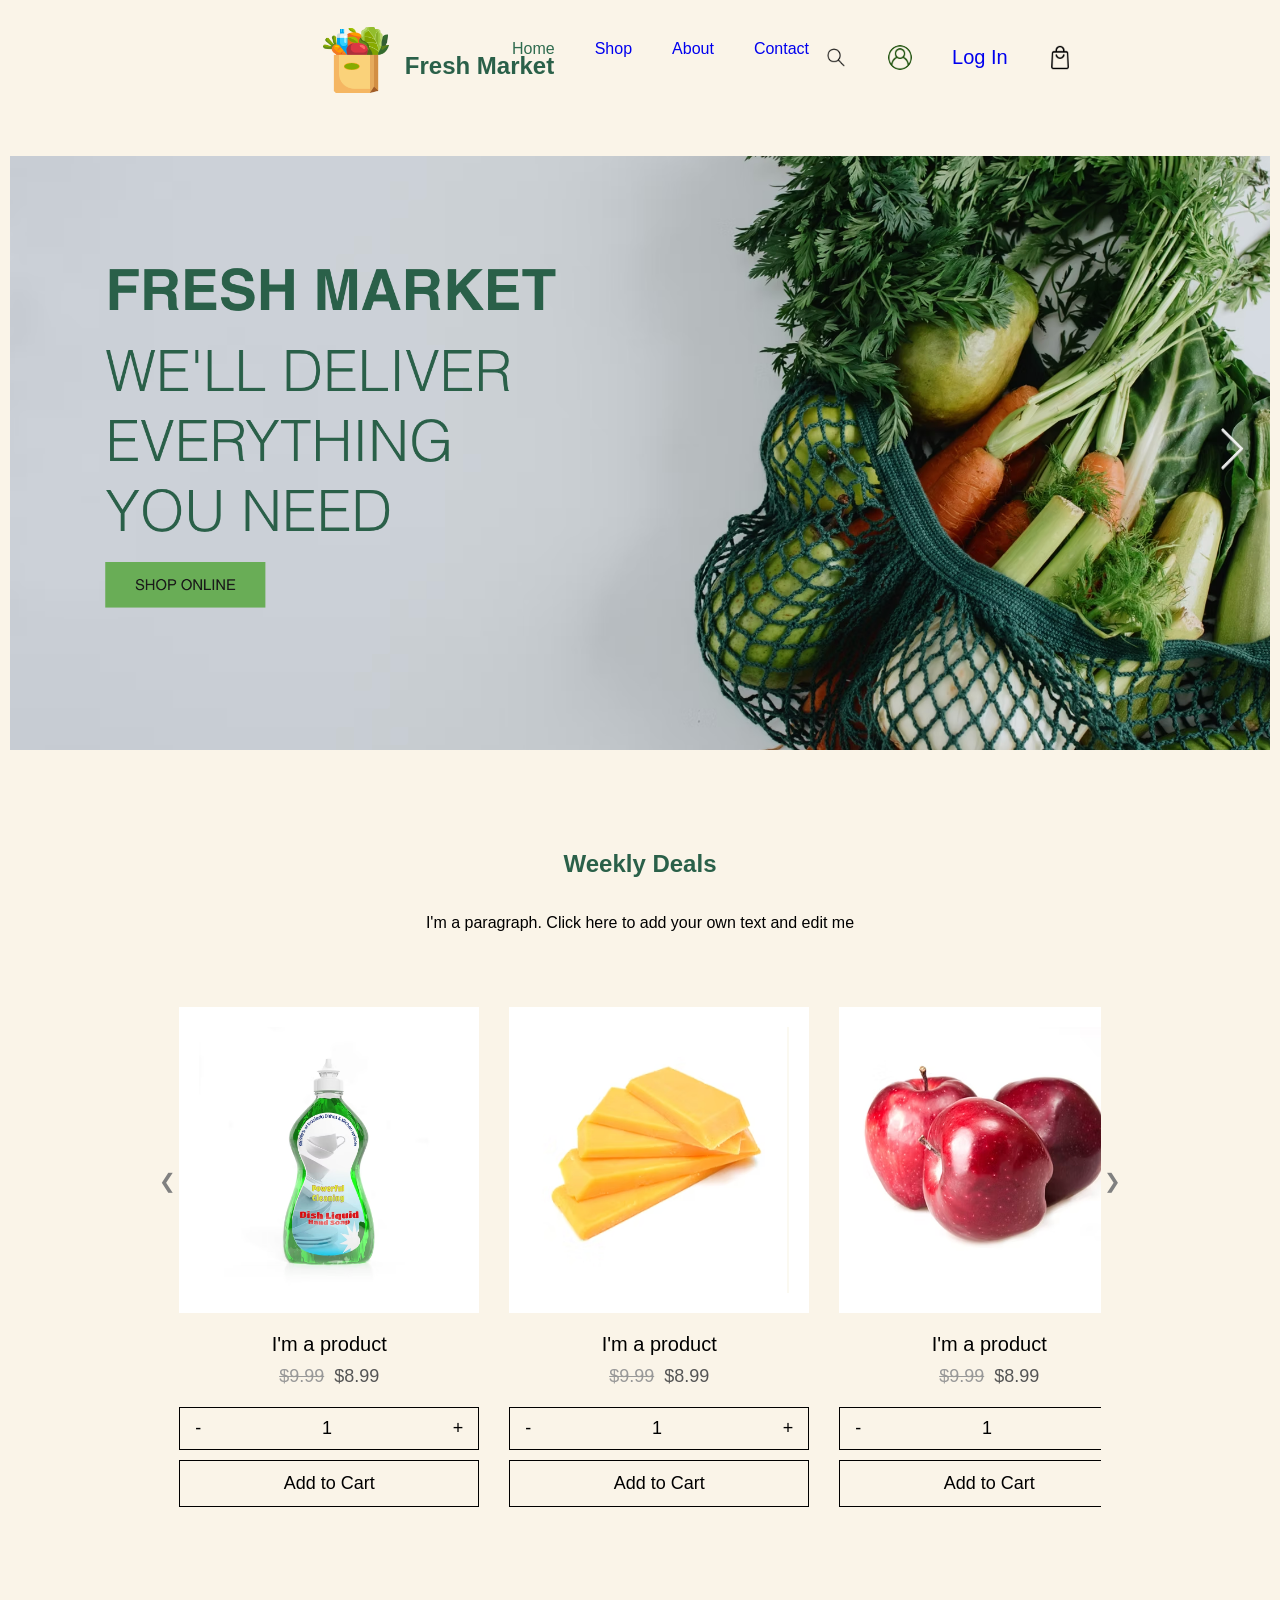
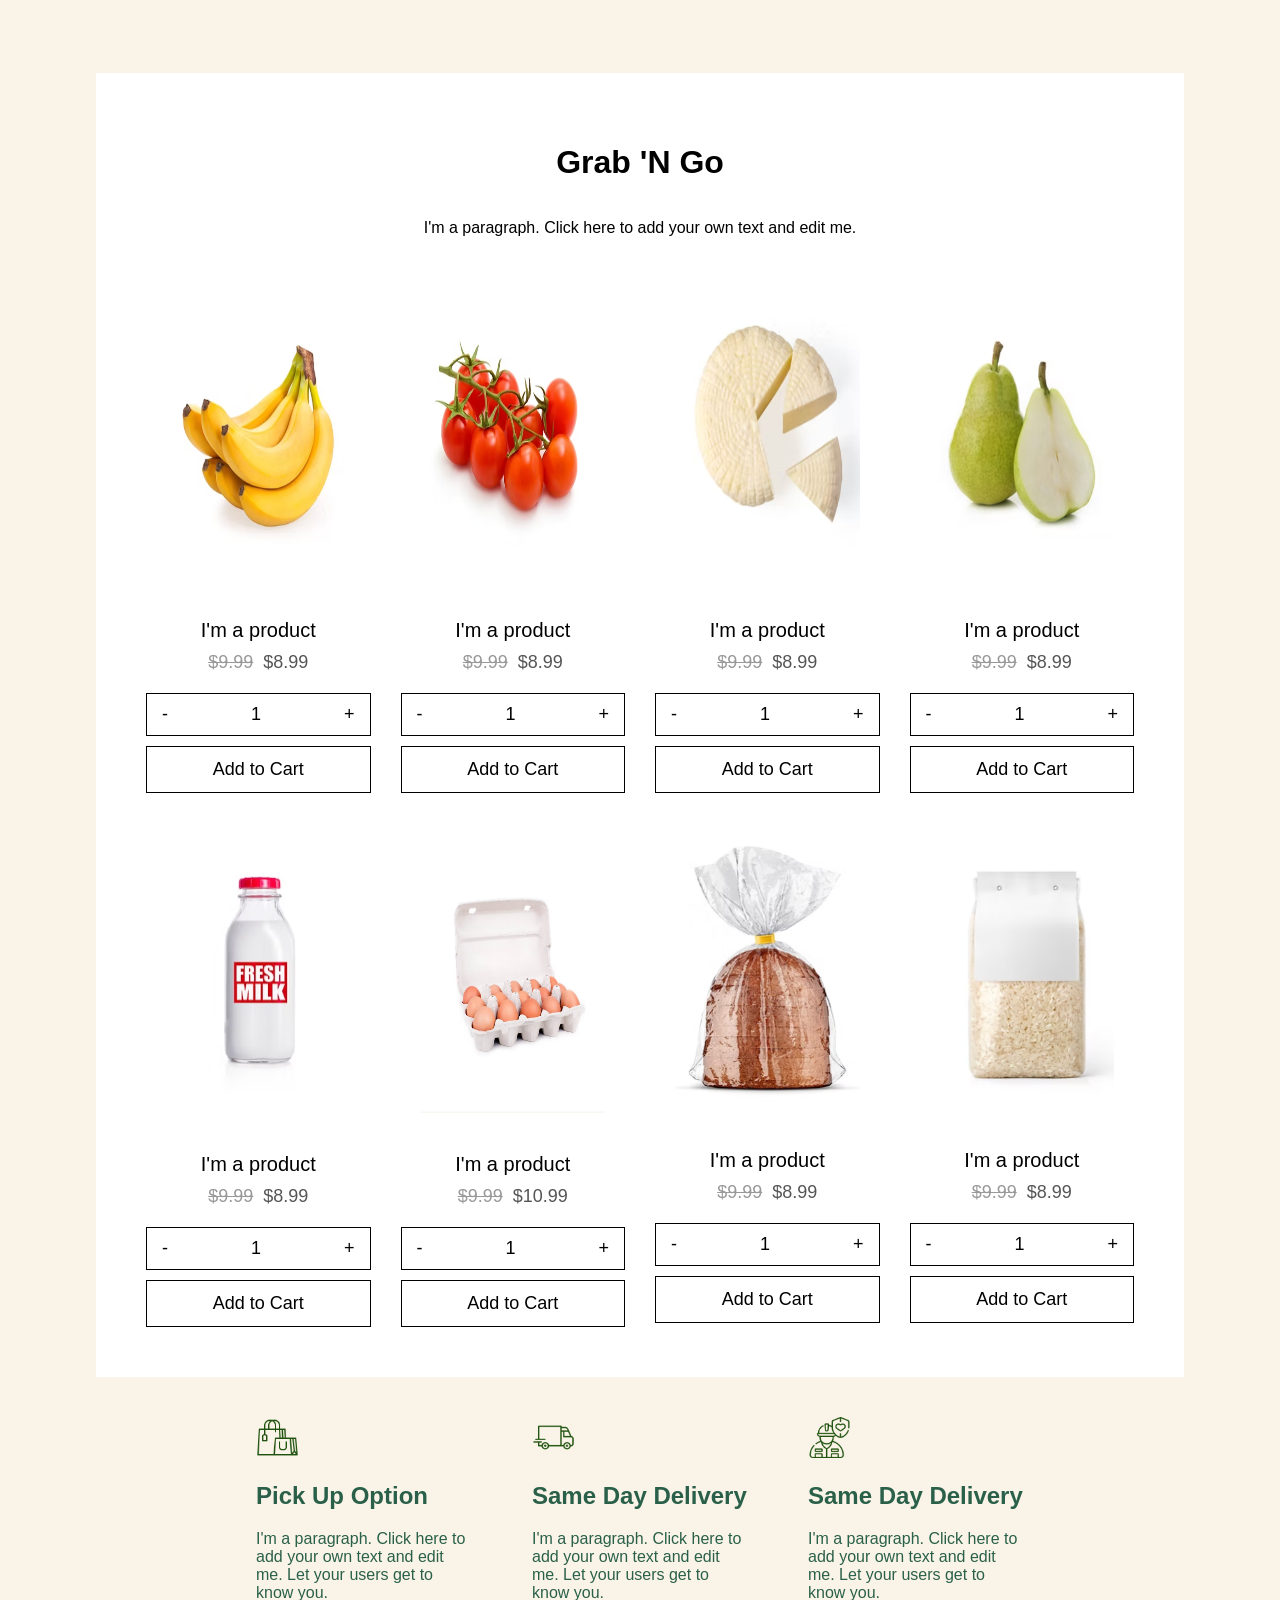
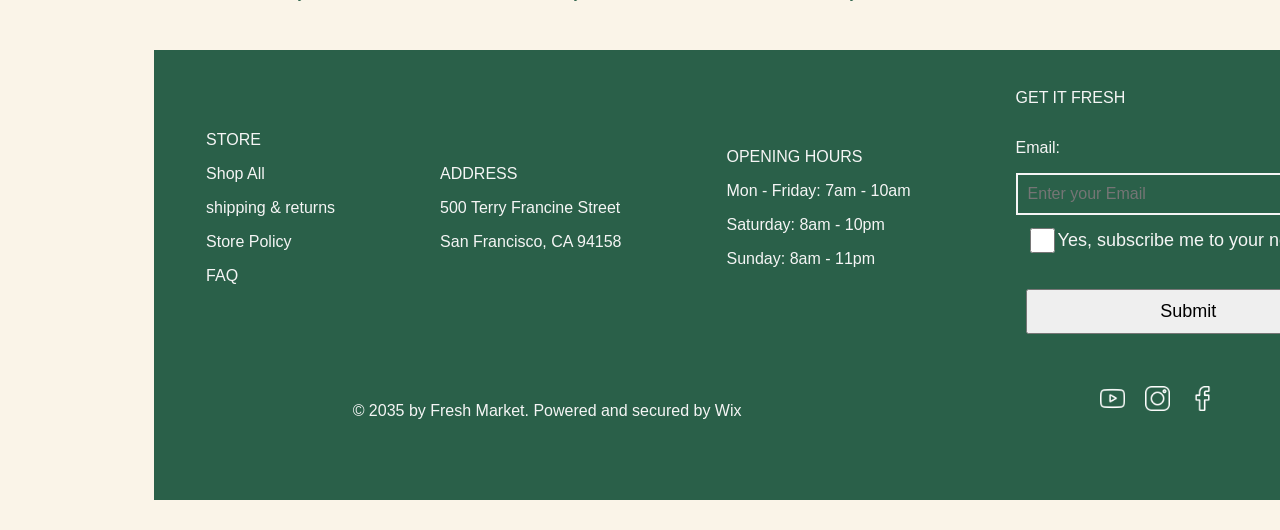
==== commit 45283c9d: "creating shop page , creating login page, responsive home page" ====
--- a/index.html
+++ b/index.html
@@ -31,7 +31,7 @@
         <div id="navbar3">
             <img id='search' src="./assets/search.png" />
             <img id="user" src="./assets/user-interface.png" />
-            <p>Log In</p>
+            <a href="logIn.html" style="text-decoration: none;">Log In</a>
             <img id='shopping' src="./assets/bag.png" />
 
         </div>
--- a/style.css
+++ b/style.css
@@ -14,7 +14,7 @@
     top: 0;
     z-index: 1000;
     display: flex;
-    height:10vh;
+    height:40%;
     width: auto;
     display: flex;
     justify-content: space-between;
@@ -26,8 +26,8 @@
    
 }
 #navbar1{
-    width:47vh;
-    height: 12vh;
+    width:auto;
+    height: 25%;
     display: flex;
     align-items: center;
     justify-content: center;
@@ -42,8 +42,13 @@
 }
 
 #bag {
-    width: 15%;
-    height:38%;
+    margin-top: 20px;
+    width: 10%;
+    height:10%;
+}
+#navbar1 h2{
+    margin-top: 52px;
+
 }
 #search{
     width:30%;
@@ -89,10 +94,10 @@
 
 }
 
-#navbar3 p {
+#navbar3 a {
     margin: 0;
     white-space: nowrap;
-    font-size: 16px;
+    font-size: 20px;
     cursor: pointer;
 }
 
@@ -261,6 +266,9 @@
     background-color: transparent;
     padding: 12px;
     font-size: 18px;
+    display: flex;
+    justify-content: center;
+    align-items: center;
     cursor: pointer;
     transition: background-color 0.3s;
 }
@@ -321,13 +329,12 @@
 }
 
 .footer1{
-    display: flex;
-    flex-direction: row;
-    align-items: center;
-    justify-content:space-between;
-    height: 50%;
+    display: grid;
+   grid-template-columns: repeat(3, 1fr);
+    height: 20%;
     width: 60%;
-    gap: 130px;
+    gap: 60px;
+   
 }
 
 #shopping-bag{
@@ -357,10 +364,12 @@
     display: flex;
     justify-content:space-around;
     align-items: center;
-    height:40vh;
+    
 }
 
 .footer-container{
+    display: grid;
+    grid-template-columns: repeat(4 1fr);
     height: 50vh;
     width: 140vh;
     margin-left: 12%;
@@ -465,3 +474,129 @@
     
 }
 
+
+@media (max-width:480px) {
+
+    #navbar{
+        margin: 0;
+        width: auto;
+        height: 50%;
+        padding: 0px;
+       
+    }
+    #navbar1{
+    display: flex;
+    align-items: center;
+    justify-content: center;
+    flex-direction: row;
+    height: 30%;
+    }
+    #bag{
+        width: 10%;
+        height: 20%;
+    }
+    #navbar1 h2{
+    margin: 0;
+    white-space: nowrap;
+    font-size: 25px;
+    }
+
+    #navbar2{
+    gap: 30px;
+    left: 15%;
+    height: 10%;
+    margin-top: 60px;
+   
+    
+        
+    }
+
+    #navbar3{
+        display: none;
+    }
+
+    
+    #banner{
+        width:100%;
+        height: 80%;
+        object-fit: cover;
+       
+    }
+
+    .carousel-container{
+        margin: 10px;
+    }
+    .banner-image{
+        width: 20%;
+        height: 80%;
+         border: 1px solid whitesmoke;
+        border-radius: 20px;
+    }
+
+    #text{
+        margin-top: 20px;
+        
+    }
+
+    #text p{
+        margin: 10px;
+    }
+
+    #product-carousel-wrapper{
+        width: 60%;
+        max-width: fit-content;
+
+    }
+
+    .quantity-box{
+        width: 70%;
+        height: 18%;
+        padding: 12px 9px;
+    }
+    .add-btn{
+        width: 70%;
+        height: 18%;
+        padding: 12px 9px;
+    }
+
+
+    #grab-container{
+    display: grid;
+       grid-template-columns: repeat(1, 1fr);
+    }
+
+    .shop-section{
+        padding: 10px;
+        border: none;
+        border-radius: 20px;
+    }
+
+    .footer1{
+        grid-template-columns: repeat(1, 1fr);
+    }
+    .footer-container{
+        grid-template-columns: repeat(1, 1fr);
+        margin-left: 0;
+        height:auto;
+        width: auto;
+    }
+
+    .footer{
+        display: flex;
+        flex-direction: column;
+    }
+
+    .end{
+        height: auto;
+        width: auto;
+        flex-direction: column;
+        background-color:#2A6049;
+    }
+
+    
+
+
+
+    
+}
+
